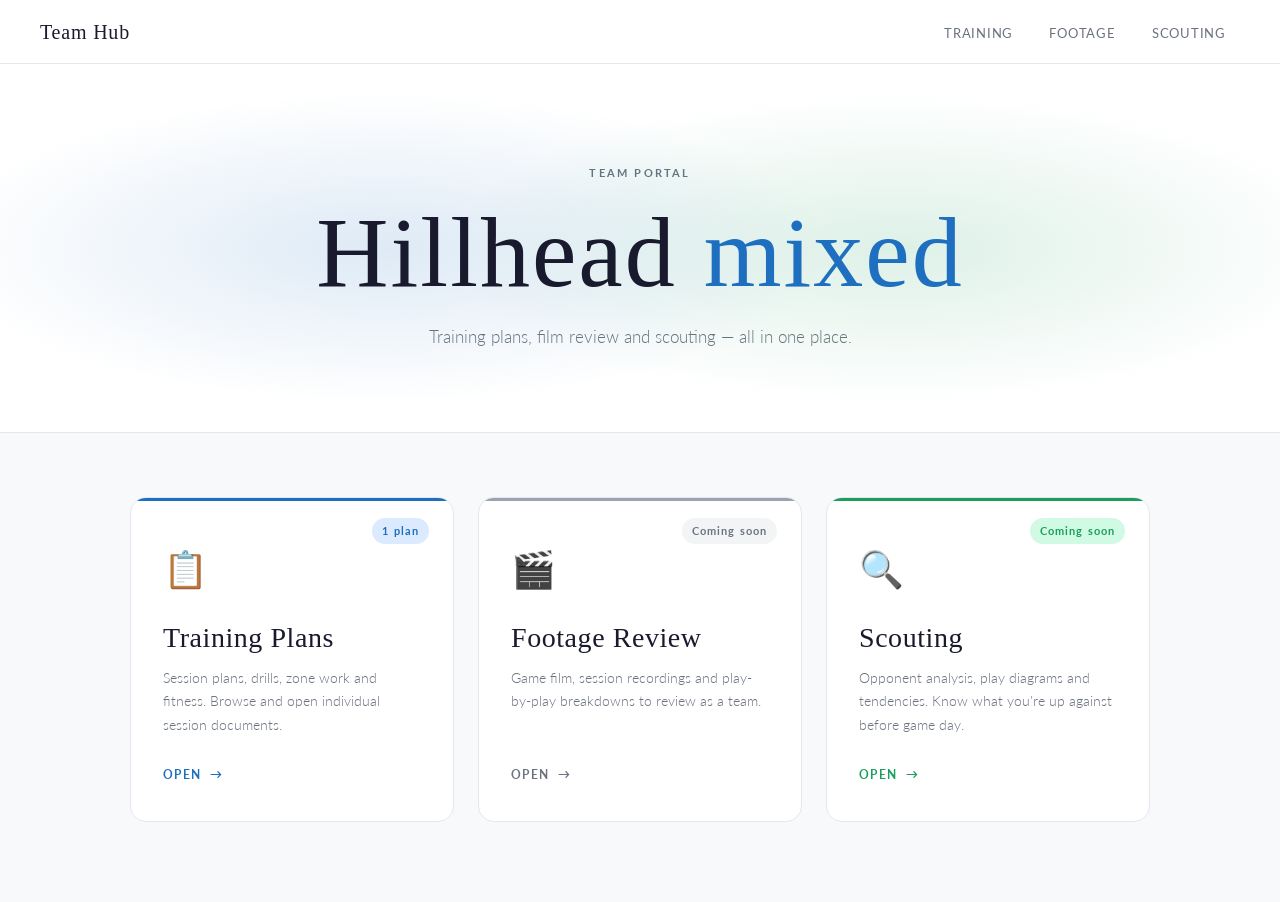
==== index.html @ 5d192bc7 "removed Site" ====
<!DOCTYPE html>
<html lang="en">
<head>
  <meta charset="UTF-8"/>
  <meta name="viewport" content="width=device-width, initial-scale=1.0"/>
  <title>Team Hub</title>
  <link rel="stylesheet" href="style.css"/>
  <style>

    /* ---- Hero ---- */
    .hero {
      background: var(--white);
      padding: 100px 40px 80px;
      text-align: center;
      border-bottom: 1px solid var(--border);
      position: relative;
      overflow: hidden;
    }

    .hero::before {
      content: '';
      position: absolute;
      inset: 0;
      background:
        radial-gradient(ellipse 50% 60% at 30% 50%, var(--blue-glow) 0%, transparent 70%),
        radial-gradient(ellipse 50% 60% at 70% 50%, var(--green-glow) 0%, transparent 70%);
      pointer-events: none;
    }

    .hero-eyebrow {
      font-size: 11px;
      font-weight: 700;
      letter-spacing: 0.2em;
      text-transform: uppercase;
      color: var(--muted);
      margin-bottom: 20px;
    }

    .hero h1 {
      font-size: clamp(52px, 8vw, 100px);
      line-height: 1;
      letter-spacing: 0.02em;
      color: var(--text);
      position: relative;
    }

    .hero h1 .blue { color: var(--blue); }
    .hero h1 .green { color: var(--green); }

    .hero-sub {
      font-size: 17px;
      color: var(--muted);
      margin-top: 20px;
      font-weight: 300;
    }

    /* ---- Section cards grid ---- */
    .sections-grid {
      display: grid;
      grid-template-columns: repeat(3, 1fr);
      gap: 24px;
      padding: 64px 40px 80px;
      max-width: 1100px;
      margin: 0 auto;
    }

    @media (max-width: 780px) {
      .sections-grid { grid-template-columns: 1fr; padding: 40px 24px; }
    }

    .section-card {
      background: var(--white);
      border: 1px solid var(--border);
      border-radius: 16px;
      padding: 40px 32px 36px;
      text-decoration: none;
      color: var(--text);
      display: flex;
      flex-direction: column;
      gap: 0;
      position: relative;
      overflow: hidden;
      transition: transform 0.25s ease, box-shadow 0.25s ease, border-color 0.25s ease;
    }

    .section-card:hover {
      transform: translateY(-4px);
      box-shadow: 0 16px 48px rgba(0,0,0,0.08);
    }

    .section-card.blue-card:hover { border-color: var(--blue); }
    .section-card.green-card:hover { border-color: var(--green); }
    .section-card.neutral-card:hover { border-color: #9ca3af; }

    .section-card::after {
      content: '';
      position: absolute;
      top: 0; left: 0; right: 0;
      height: 3px;
      border-radius: 16px 16px 0 0;
    }
    .blue-card::after { background: var(--blue); }
    .green-card::after { background: var(--green); }
    .neutral-card::after { background: #9ca3af; }

    .card-icon {
      font-size: 36px;
      margin-bottom: 24px;
      display: block;
    }

    .card-title {
      font-size: 28px;
      letter-spacing: 0.02em;
      color: var(--text);
      margin-bottom: 12px;
      line-height: 1.1;
    }

    .card-desc {
      font-size: 14px;
      color: var(--muted);
      line-height: 1.7;
      flex: 1;
    }

    .card-arrow {
      margin-top: 28px;
      font-size: 12px;
      font-weight: 700;
      letter-spacing: 0.12em;
      text-transform: uppercase;
      display: flex;
      align-items: center;
      gap: 8px;
      transition: gap 0.2s;
    }
    .blue-card .card-arrow { color: var(--blue); }
    .green-card .card-arrow { color: var(--green); }
    .neutral-card .card-arrow { color: #6b7280; }
    .section-card:hover .card-arrow { gap: 14px; }

    .card-count {
      position: absolute;
      top: 20px;
      right: 24px;
      font-size: 11px;
      font-weight: 700;
      letter-spacing: 0.1em;
      padding: 4px 10px;
      border-radius: 99px;
    }
    .blue-card .card-count { background: var(--blue-light); color: var(--blue); }
    .green-card .card-count { background: var(--green-light); color: var(--green); }
    .neutral-card .card-count { background: #f3f4f6; color: #6b7280; }

  </style>
</head>
<body>

  <nav>
    <a class="nav-logo" href="index.html">Team Hub</a>
    <ul class="nav-links">
      <li><a href="training.html">Training</a></li>
      <li><a href="footage.html">Footage</a></li>
      <li><a href="scouting.html">Scouting</a></li>
    </ul>
  </nav>

  <div class="hero">
    <div class="hero-eyebrow">Team Portal</div>
    <h1>Hillhead <span class="blue">mixed</span></h1>
    <p class="hero-sub">Training plans, film review and scouting — all in one place.</p>
  </div>

  <div class="sections-grid">

    <!-- Training Plans -->
    <a href="training.html" class="section-card blue-card">
      <span class="card-count">1 plan</span>
      <span class="card-icon">📋</span>
      <h2 class="card-title">Training Plans</h2>
      <p class="card-desc">Session plans, drills, zone work and fitness. Browse and open individual session documents.</p>
      <div class="card-arrow">Open <span>→</span></div>
    </a>

    <!-- Footage Review -->
    <a href="footage.html" class="section-card neutral-card">
      <span class="card-count">Coming soon</span>
      <span class="card-icon">🎬</span>
      <h2 class="card-title">Footage Review</h2>
      <p class="card-desc">Game film, session recordings and play-by-play breakdowns to review as a team.</p>
      <div class="card-arrow">Open <span>→</span></div>
    </a>

    <!-- Scouting -->
    <a href="scouting.html" class="section-card green-card">
      <span class="card-count">Coming soon</span>
      <span class="card-icon">🔍</span>
      <h2 class="card-title">Scouting</h2>
      <p class="card-desc">Opponent analysis, play diagrams and tendencies. Know what you're up against before game day.</p>
      <div class="card-arrow">Open <span>→</span></div>
    </a>

  </div>

</body>
</html>
---- style.css ----
/* =============================================
   GLOBAL STYLES
   ============================================= */

@import url('https://fonts.googleapis.com/css2?family=Lato:wght@300;400;700&display=swap');

:root {
  --bg: #f8f9fb;
  --white: #ffffff;
  --text: #1a1a2e;
  --muted: #6b7280;
  --border: #e2e8f0;

  --blue: #1e6fbf;
  --blue-light: #dbeafe;
  --blue-glow: rgba(30,111,191,0.15);

  --green: #1a9e5c;
  --green-light: #d1fae5;
  --green-glow: rgba(26,158,92,0.15);

  --nav-height: 64px;
}

*, *::before, *::after { box-sizing: border-box; margin: 0; padding: 0; }

html { scroll-behavior: smooth; }

body {
  background: var(--bg);
  color: var(--text);
  font-family: 'Lato', sans-serif;
  font-weight: 300;
  line-height: 1.7;
  min-height: 100vh;
}

/* ---- Mackintosh font (headers) ---- */
/* Since ITCRennieMackintoshW02-Lt is a licensed font, we reference it
   assuming you will place the font file in the same folder.
   Fallback to Georgia for now. */
@font-face {
  font-family: 'Mackintosh';
  src: url('ITCRennieMackintoshW02-Lt.woff2') format('woff2'),
       url('ITCRennieMackintoshW02-Lt.woff') format('woff');
  font-weight: normal;
  font-style: normal;
}

h1, h2, h3, h4, .mac {
  font-family: 'Mackintosh', 'Palatino Linotype', Georgia, serif;
  font-weight: normal;
}

/* =============================================
   NAV
   ============================================= */
nav {
  position: sticky;
  top: 0;
  z-index: 100;
  background: var(--white);
  border-bottom: 1px solid var(--border);
  height: var(--nav-height);
  display: flex;
  align-items: center;
  padding: 0 40px;
  gap: 32px;
}

.nav-logo {
  font-family: 'Mackintosh', Georgia, serif;
  font-size: 20px;
  color: var(--text);
  text-decoration: none;
  margin-right: auto;
  letter-spacing: 0.04em;
}

.nav-links {
  display: flex;
  gap: 8px;
  list-style: none;
}

.nav-links a {
  text-decoration: none;
  font-size: 13px;
  font-weight: 400;
  letter-spacing: 0.06em;
  text-transform: uppercase;
  color: var(--muted);
  padding: 6px 14px;
  border-radius: 6px;
  transition: color 0.2s, background 0.2s;
}

.nav-links a:hover { color: var(--text); background: var(--bg); }
.nav-links a.active-blue { color: var(--blue); }
.nav-links a.active-green { color: var(--green); }

/* =============================================
   PAGE HEADER BANNER
   ============================================= */
.page-banner {
  padding: 64px 40px 56px;
  border-bottom: 1px solid var(--border);
  background: var(--white);
}

.page-banner .breadcrumb {
  font-size: 12px;
  letter-spacing: 0.1em;
  text-transform: uppercase;
  color: var(--muted);
  margin-bottom: 12px;
}

.page-banner .breadcrumb a {
  color: var(--muted);
  text-decoration: none;
}
.page-banner .breadcrumb a:hover { color: var(--text); }

.page-banner h1 {
  font-size: clamp(36px, 6vw, 64px);
  line-height: 1.1;
  letter-spacing: 0.02em;
  color: var(--text);
}

.page-banner p {
  margin-top: 12px;
  font-size: 16px;
  color: var(--muted);
  max-width: 520px;
}

.banner-blue { border-left: 4px solid var(--blue); padding-left: 36px; }
.banner-green { border-left: 4px solid var(--green); padding-left: 36px; }

/* =============================================
   CONTAINER
   ============================================= */
.container {
  max-width: 980px;
  margin: 0 auto;
  padding: 0 40px;
}

/* =============================================
   BACK LINK
   ============================================= */
.back-link {
  display: inline-flex;
  align-items: center;
  gap: 8px;
  font-size: 13px;
  font-weight: 400;
  letter-spacing: 0.06em;
  text-transform: uppercase;
  color: var(--muted);
  text-decoration: none;
  margin: 32px 0 0;
  transition: color 0.2s;
}
.back-link:hover { color: var(--text); }
.back-link::before { content: '←'; }

/* =============================================
   EMPTY STATE (for scouting/footage)
   ============================================= */
.empty-state {
  background: var(--white);
  border: 2px dashed var(--border);
  border-radius: 16px;
  padding: 64px 40px;
  text-align: center;
  margin: 48px 0;
}

.empty-state .icon {
  font-size: 48px;
  margin-bottom: 20px;
  display: block;
}

.empty-state h2 {
  font-size: 26px;
  color: var(--text);
  margin-bottom: 12px;
}

.empty-state p {
  color: var(--muted);
  font-size: 15px;
  max-width: 480px;
  margin: 0 auto 32px;
  line-height: 1.8;
}

.instructions-box {
  background: var(--bg);
  border: 1px solid var(--border);
  border-radius: 12px;
  padding: 28px 32px;
  text-align: left;
  max-width: 560px;
  margin: 0 auto;
}

.instructions-box h3 {
  font-size: 14px;
  font-weight: 700;
  letter-spacing: 0.1em;
  text-transform: uppercase;
  color: var(--muted);
  margin-bottom: 16px;
}

.instructions-box ol {
  padding-left: 20px;
  display: flex;
  flex-direction: column;
  gap: 10px;
}

.instructions-box li {
  font-size: 14px;
  color: var(--text);
  line-height: 1.6;
}

.instructions-box code {
  background: var(--border);
  padding: 2px 7px;
  border-radius: 4px;
  font-size: 12px;
  font-family: monospace;
}
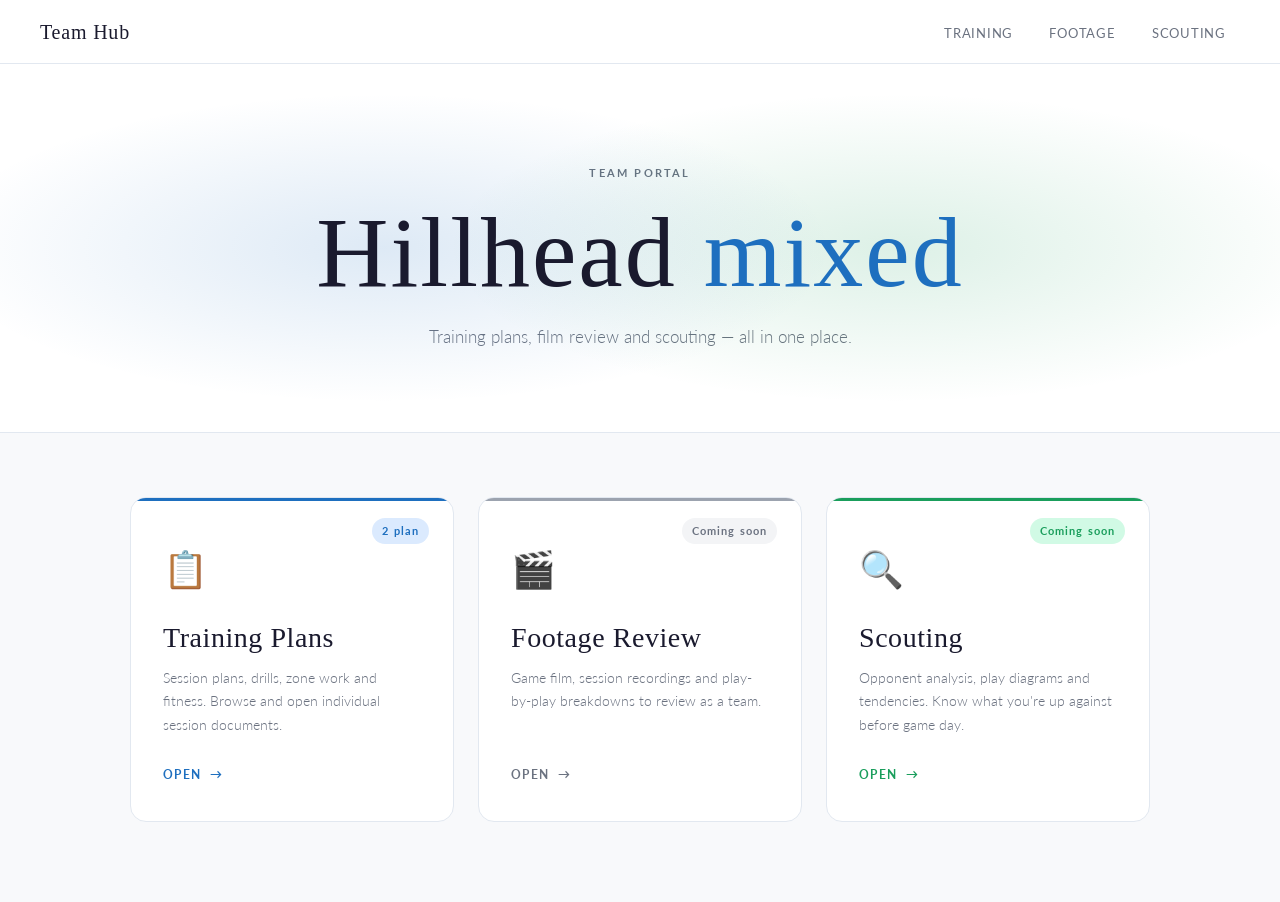
==== commit cd0cffa9: "V2" ====
--- a/index.html
+++ b/index.html
@@ -177,7 +177,7 @@
 
     <!-- Training Plans -->
     <a href="training.html" class="section-card blue-card">
-      <span class="card-count">1 plan</span>
+      <span class="card-count">2 plan</span>
       <span class="card-icon">📋</span>
       <h2 class="card-title">Training Plans</h2>
       <p class="card-desc">Session plans, drills, zone work and fitness. Browse and open individual session documents.</p>
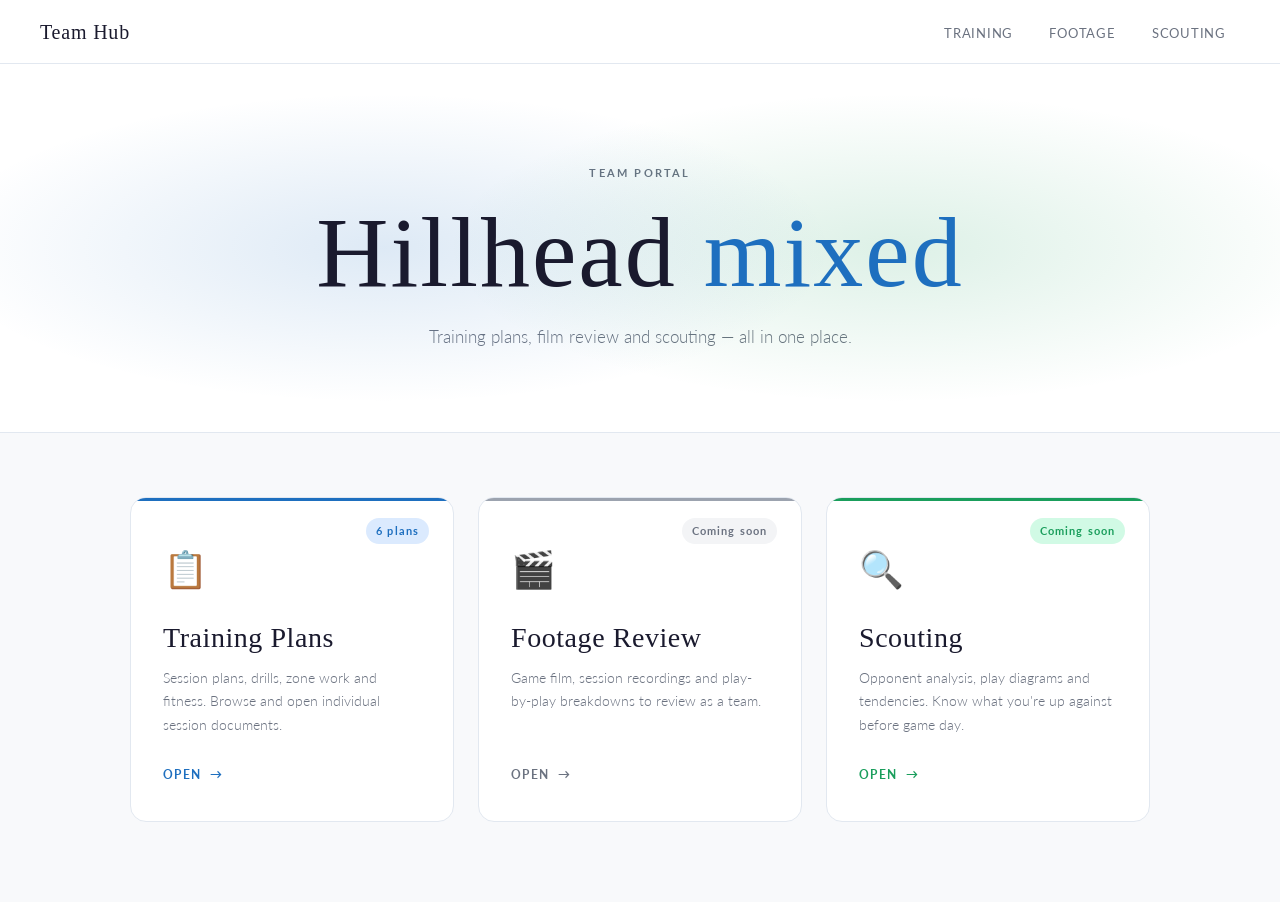
==== commit 35bef353: "Update index.html" ====
--- a/index.html
+++ b/index.html
@@ -177,7 +177,7 @@
 
     <!-- Training Plans -->
     <a href="training.html" class="section-card blue-card">
-      <span class="card-count">2 plan</span>
+      <span class="card-count">6 plans</span>
       <span class="card-icon">📋</span>
       <h2 class="card-title">Training Plans</h2>
       <p class="card-desc">Session plans, drills, zone work and fitness. Browse and open individual session documents.</p>
--- a/style.css
+++ b/style.css
@@ -109,7 +109,7 @@
 }
 
 .page-banner .breadcrumb {
-  font-size: 12px;
+  font-size: 14px;
   letter-spacing: 0.1em;
   text-transform: uppercase;
   color: var(--muted);
@@ -155,7 +155,7 @@
   display: inline-flex;
   align-items: center;
   gap: 8px;
-  font-size: 13px;
+  font-size: 14px;
   font-weight: 400;
   letter-spacing: 0.06em;
   text-transform: uppercase;
@@ -235,6 +235,6 @@
   background: var(--border);
   padding: 2px 7px;
   border-radius: 4px;
-  font-size: 12px;
+  font-size: 14px;
   font-family: monospace;
 }
